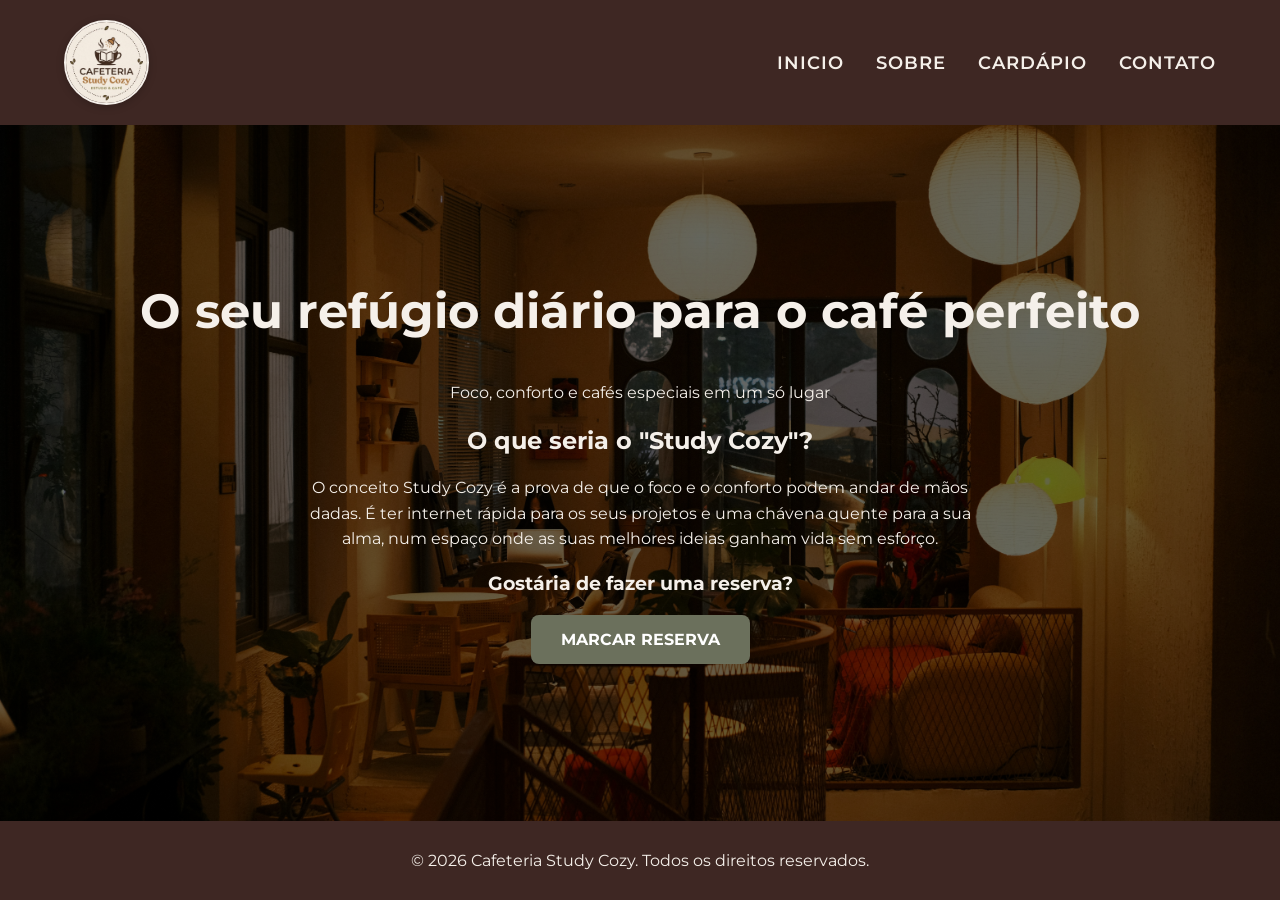
==== index.html @ b6121686 "Add files via upload" ====
<!DOCTYPE html>
<html lang="pt-br">
<head>
  <meta charset="UTF-8">
  <meta name="viewport" content="width=device-width, initial-scale=1.0">
  <link rel="preconnect" href="https://fonts.googleapis.com">
  <link rel="preconnect" href="https://fonts.gstatic.com" crossorigin>
  <link href="https://fonts.googleapis.com/css2?family=Montserrat:wght@400;600&family=Playfair+Display:wght@700&display=swap" rel="stylesheet">
  <link rel="stylesheet" href="style.css">
  <title>Cafeteria Study Cozy</title>
</head>
<body>
  <header>
    <img src="images/logo_studycozy_alta_qualidade.png" alt="Logo site" class="Logo">
    <input type="checkbox" id="menu-toggle" class="checkbox-escondido">
    <label for="menu-toggle" class="menu-hamburguer">☰</label>
    <nav>
      <ul id = "menu">
        <li><a href="index.html">Inicio</a></li>
        <li><a href="sobre.html">Sobre</a></li>
        <li><a href="cardapio.html">Cardápio</a></li>
        <li><a href="contato.html">Contato</a></li>                
      </ul>
    </nav>
  </header>

  <main>
    <section id="inicio">
      <h1>O seu refúgio diário para o café perfeito</h1>
      <p>Foco, conforto e cafés especiais em um só lugar</p>
      <h2>O que seria o "Study Cozy"?</h2>
      <p>O conceito Study Cozy é a prova de que o foco e o conforto podem andar de mãos dadas. É ter internet rápida para os seus projetos e uma chávena quente para a sua alma, num espaço onde as suas melhores ideias ganham vida sem esforço.</p>
      <h3>Gostária de fazer uma reserva?</h3>
      <a href="contato.html" class="botao-reserva">MARCAR RESERVA</a>
    </section>
  </main>
  <footer>
    <div class="rodape">
      <p>&copy; 2026 Cafeteria Study Cozy. Todos os direitos reservados.</p>
    </div>
  </footer>
</body>
</html>
---- style.css ----
* {
  margin: 0px;
  padding: 0px;
  box-sizing: border-box;
}
.Logo {
  width: 85px;
  height: 85px;
  border-radius: 50%;
  object-fit: cover;
  border: 2px solid #f5f0ea;
  box-shadow: 0 2px 8px rgba(0, 0, 0, 0.2);
}
body {
  display: flex;
  flex-direction: column;
  min-height: 100vh;
  background-color: #f5f0ea;
  color: #2b2b2b;
  font-family: "Montserrat", sans-serif;
}
h1 h2 h3 {
  font-family: "Playfair Display", serif;
}
main {
  flex: 1;
  display: flex;
  flex-direction: column;
}
footer {
  background-color: #3e2723;
  color: #f5f0ea;
  text-align: center;
  padding: 30px 20px;
  margin-top: 0px;
}
header {
  display: flex;
  justify-content: space-between;
  align-items: center;
  padding: 20px 5%;
  background-color: #3e2723;
  box-shadow: 0 4px 10px rgba(0, 0, 0, 0.3);
}
nav ul {
  display: flex;
  gap: 32px;
  list-style: none;
}
nav a {
  color: #f5f0ea;
  text-decoration: none;
  font-size: 1.1rem;
  font-weight: 600;
  text-transform: uppercase;
  letter-spacing: 1px;
  transition: color 0.3s ease;
}
nav a:hover {
  color: #d4a373;
}
#inicio {
  flex: 1;
  display: flex;
  flex-direction: column;
  align-items: center;
  text-align: center;
  justify-content: center;
  padding: 100px 5%;
  gap: 20px;
  background-image:
    linear-gradient(rgba(0, 0, 0, 0.6), rgba(0, 0, 0, 0.6)),
    url("images/Cafeteria interior.jpg");
  background-size: cover;
  background-position: center;
  color: #f5f0ea;
}
#inicio h1 {
  font-size: 3rem;
  color: #f5f0ea;
  margin-bottom: 20px;
}
#inicio p {
  max-width: 700px;
  line-height: 1.6;
}
.botao-reserva {
  background-color: #6b705c;
  color: white;
  border: none;
  padding: 15px 30px;
  border-radius: 8px;
  font-weight: bold;
  cursor: pointer;
  text-decoration: none;
  display: inline-block;
}
.botao-reserva:hover {
  background-color: #3e2723;
}
#sobre {
  display: flex;
  flex-wrap: wrap;
  align-items: center;
  justify-content: center;
  gap: 40px;
  padding: 80px 5%;
}
.imagem-pagina-sobre img,
.graos-sobre img {
  width: 100%;
  max-width: 450px;
  border-radius: 12px;
  object-fit: cover;
  box-shadow: 0 4px 15px rgba(0, 0, 0, 0.1);
}
.imagem-pagina-sobre,
.texto-sobre,
.graos-sobre,
.texto-graos {
  flex: 1 1 40%;
  min-width: 300px;
}
.texto-sobre {
  color: #2b2b2b;
  line-height: 1.8;
}
.texto-graos {
  color: #2b2b2b;
  line-height: 1.8;
}
.texto-sobre h2 {
  color: #3e273e;
  margin-bottom: 20px;
  font-size: 2.2rem;
}
#sobre h2 {
  color: #3e2723;
  margin-bottom: 20px;
}
.cardapio-bebidas,
.cardapio-comida {
  display: flex;
  flex-wrap: wrap;
  justify-content: center;
  gap: 30px;
  margin-bottom: 60px;
  padding: 0 5%;
}
.cardapio-bebidas h2,
.cardapio-comida h2 {
  width: 100%;
  text-align: center;
  color: #3e2723;
  margin-bottom: 30px;
  font-size: 2rem;
}
.card-produto {
  background-color: #ffffff;
  width: 300px;
  border-radius: 15px;
  box-shadow: 0 6px 15px rgba(0, 0, 0, 0.1);
  overflow: hidden;
  display: flex;
  flex-direction: column;
  text-align: center;
  transition: transform 0.3s;
  will-change: transform;
  transform: translateY(0);
}
.card-produto:hover {
  transform: translateY(-10px);
}
.card-produto img {
  width: 100%;
  height: 220px;
  object-fit: cover;
}
.card-produto h3 {
  color: #3e2723;
  margin: 20px 15px 10px 15px;
}
.card-produto p {
  color: #555;
  margin: 0 15px 15px 15px;
  font-size: 0.95rem;
  line-height: 1.5;
  flex-grow: 1;
}
.card-produto .preco {
  font-size: 1.25rem;
  font-weight: bold;
  color: #6b705c;
  margin-bottom: 20px;
}
#contato {
  display: flex;
  flex-wrap: wrap;
  justify-content: space-between;
  gap: 50px;
  padding: 60px 5%;
}
#contato > h1 {
  width: 100%;
  text-align: center;
  color: #3e2723;
  margin-bottom: 20px;
}
.formulario-contato,
.informacoes-contato {
  flex: 1 1 45%;
  min-width: 300px;
}
.informacoes-contato {
  background-color: #f5f0ea;
  padding: 40px;
  border-radius: 15px;
  color: #3e2723;
}
.informacoes-contato h2 {
  margin-bottom: 25px;
}
.informacoes-contato p {
  margin-bottom: 15px;
  line-height: 1.6;
}
form label {
  display: block;
  font-weight: bold;
  color: #3e2723;
  margin-bottom: 8px;
  margin-top: 20px;
}
form input,
form select,
form textarea {
  width: 100%;
  padding: 12px 15px;
  border: 1px solid #ccc;
  border-radius: 8px;
  font-family: inherit;
  font-size: 1rem;
}
form input:focus,
form select:focus,
form textarea:focus {
  outline: none;
  border-color: #6b705c;
  box-shadow: 0 0 5px rgba(107, 112, 92, 0.3);
}
form button {
  background-color: #6b705c;
  color: white;
  border: none;
  padding: 15px 30px;
  border-radius: 8px;
  font-weight: bold;
  cursor: pointer;
  width: 100%;
  margin-top: 30px;
  font-size: 1.1rem;
  transition: background-color 0.3s;
}
form button:hover {
  background-color: #3e2723;
}
form textarea {
  resize: none;
}
.menu-hamburguer {
  display: none;
  background: none;
  border: none;
  color: #f5f0ea;
  font-size: 2rem;
  cursor: pointer;
}
#menu-toggle {
  display: none;
}
/* Responsividade*/

@media (max-width: 768px) {
  header {
    flex-wrap: wrap;
    padding: 15px 5%;
  }
  .menu-hamburguer {
    display: block;
  }
  nav {
    width: 100%;
  }
  nav ul {
    display: none;
    flex-direction: column;
    text-align: center;
    gap: 15px;
    padding-top: 20px;
    width: 100%;
  }
  #inicio h1 {
    font-size: 2.2rem;
  }
  #sobre {
    flex-direction: column;
    padding: 40px 20px;
    text-align: center;
  }
  .imagem-pagina-sobre img {
    max-width: 100%;
  }
  .sobre, .formulario-contato, .informacoes-contato {
    flex: 1 1 100%;
  }
  #menu-toggle:checked ~ nav ul {
    display: flex;
  }
}
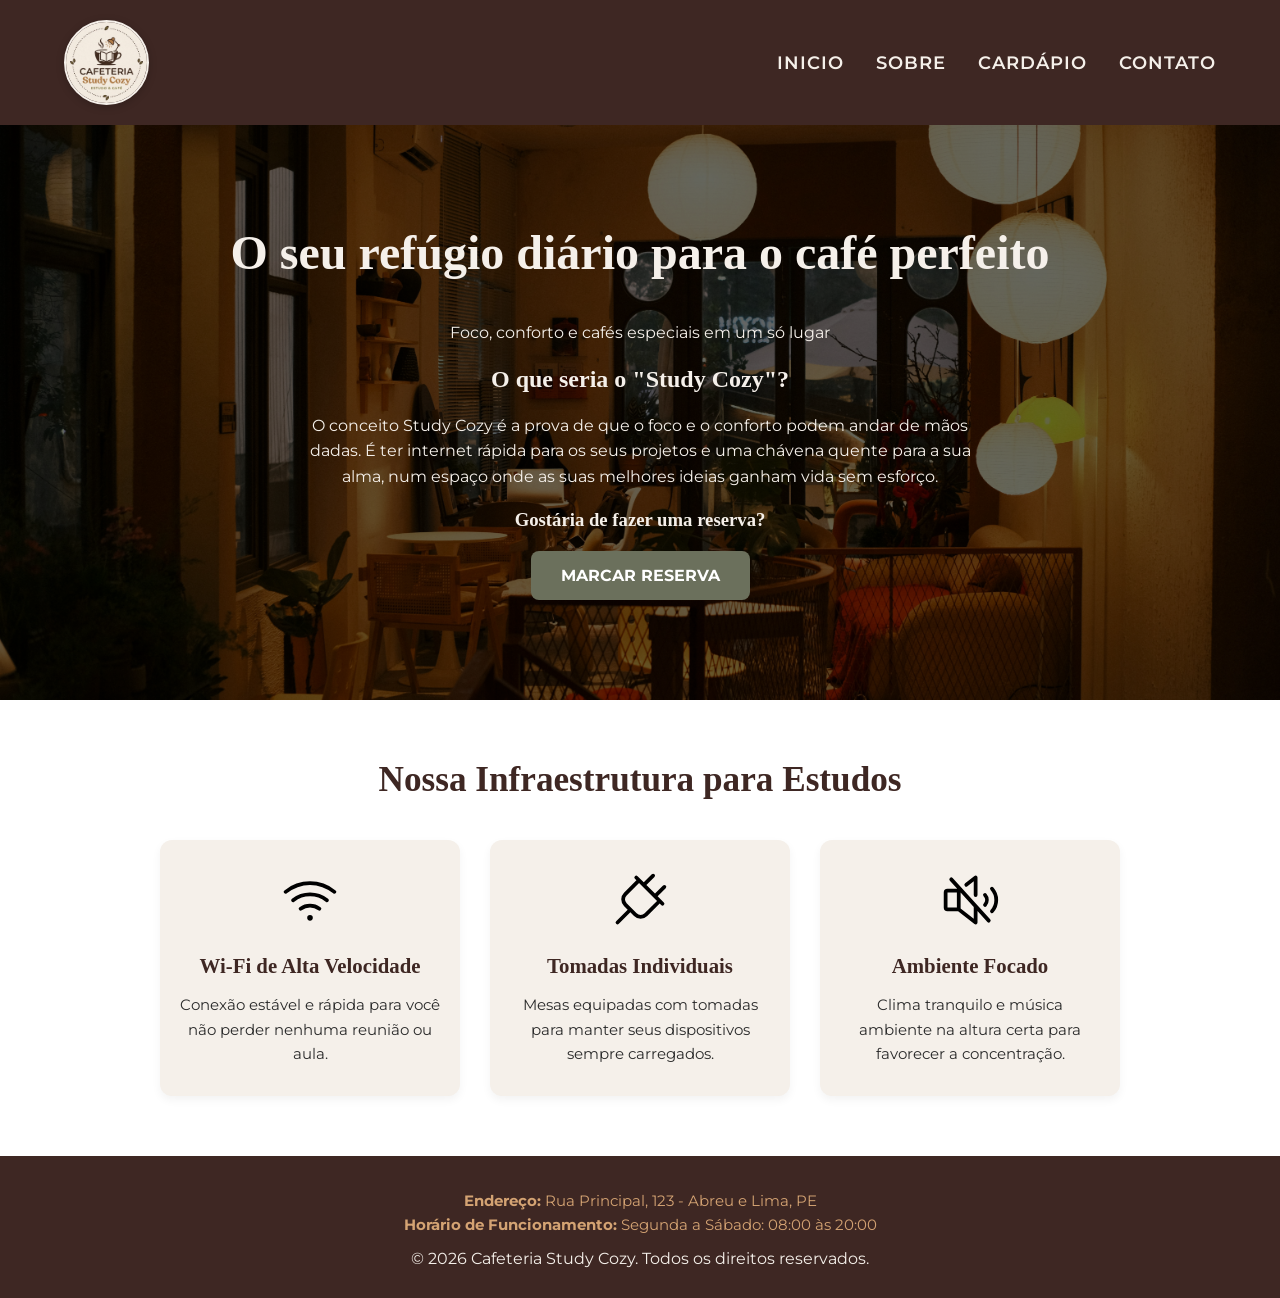
==== commit 8b0eb4be: "Projeto Atualizado" ====
--- a/index.html
+++ b/index.html
@@ -33,9 +33,33 @@
       <h3>Gostária de fazer uma reserva?</h3>
       <a href="contato.html" class="botao-reserva">MARCAR RESERVA</a>
     </section>
+    <section id="infraestrutura">
+      <h2>Nossa Infraestrutura para Estudos</h2>
+      <div class="cards-infra">
+        <article class="card-infra">
+          <img src="assets/icons/wifi.svg" alt="Ícone Wi-Fi">
+          <h3>Wi-Fi de Alta Velocidade</h3>
+          <p>Conexão estável e rápida para você não perder nenhuma reunião ou aula.</p>
+        </article>
+        <article class="card-infra">
+          <img src="assets/icons/tomada.svg" alt="Ícone Tomada">
+          <h3>Tomadas Individuais</h3>
+          <p>Mesas equipadas com tomadas para manter seus dispositivos sempre carregados.</p>
+        </article>
+        <article class="card-infra">
+          <img src="assets/icons/silencio.svg" alt="Ícone Ambiente Silencioso">
+          <h3>Ambiente Focado</h3>
+          <p>Clima tranquilo e música ambiente na altura certa para favorecer a concentração.</p>
+        </article>
+      </div>
+    </section>
   </main>
   <footer>
     <div class="rodape">
+      <div class="contato-rodape">
+        <p><strong>Endereço:</strong> Rua Principal, 123 - Abreu e Lima, PE</p>
+        <p><strong>Horário de Funcionamento:</strong> Segunda a Sábado: 08:00 às 20:00</p>
+      </div>
       <p>&copy; 2026 Cafeteria Study Cozy. Todos os direitos reservados.</p>
     </div>
   </footer>
--- a/style.css
+++ b/style.css
@@ -19,7 +19,7 @@
   color: #2b2b2b;
   font-family: "Montserrat", sans-serif;
 }
-h1 h2 h3 {
+h1, h2, h3 {
   font-family: "Playfair Display", serif;
 }
 main {
@@ -33,6 +33,14 @@
   text-align: center;
   padding: 30px 20px;
   margin-top: 0px;
+}
+.contato-rodape {
+  margin-bottom: 15px;
+  font-size: 0.95rem;
+  color: #d4a373;
+}
+.contato-rodape p {
+  margin: 5px 0;
 }
 header {
   display: flex;
@@ -98,6 +106,45 @@
 .botao-reserva:hover {
   background-color: #3e2723;
 }
+#infraestrutura {
+  padding: 60px 5%;
+  text-align: center;
+  background-color: #ffffff;
+}
+#infraestrutura h2 {
+  color: #3e2723;
+  margin-bottom: 40px;
+  font-size: 2.2rem;
+}
+.cards-infra {
+  display: flex;
+  flex-wrap: wrap;
+  justify-content: center;
+  gap: 30px;
+}
+.card-infra {
+  flex: 1 1 250px;
+  max-width: 300px;
+  padding: 30px 20px;
+  background-color: #f5f0ea;
+  border-radius: 12px;
+  box-shadow: 0 4px 10px rgba(0, 0, 0, 0.05);
+}
+.card-infra img {
+  width: 60px;
+  height: 60px;
+  margin-bottom: 20px;
+}
+.card-infra h3 {
+  color: #3e2723;
+  margin-bottom: 15px;
+  font-size: 1.3rem;
+}
+.card-infra p {
+  color: #2b2b2b;
+  font-size: 0.95rem;
+  line-height: 1.6;
+}
 #sobre {
   display: flex;
   flex-wrap: wrap;
